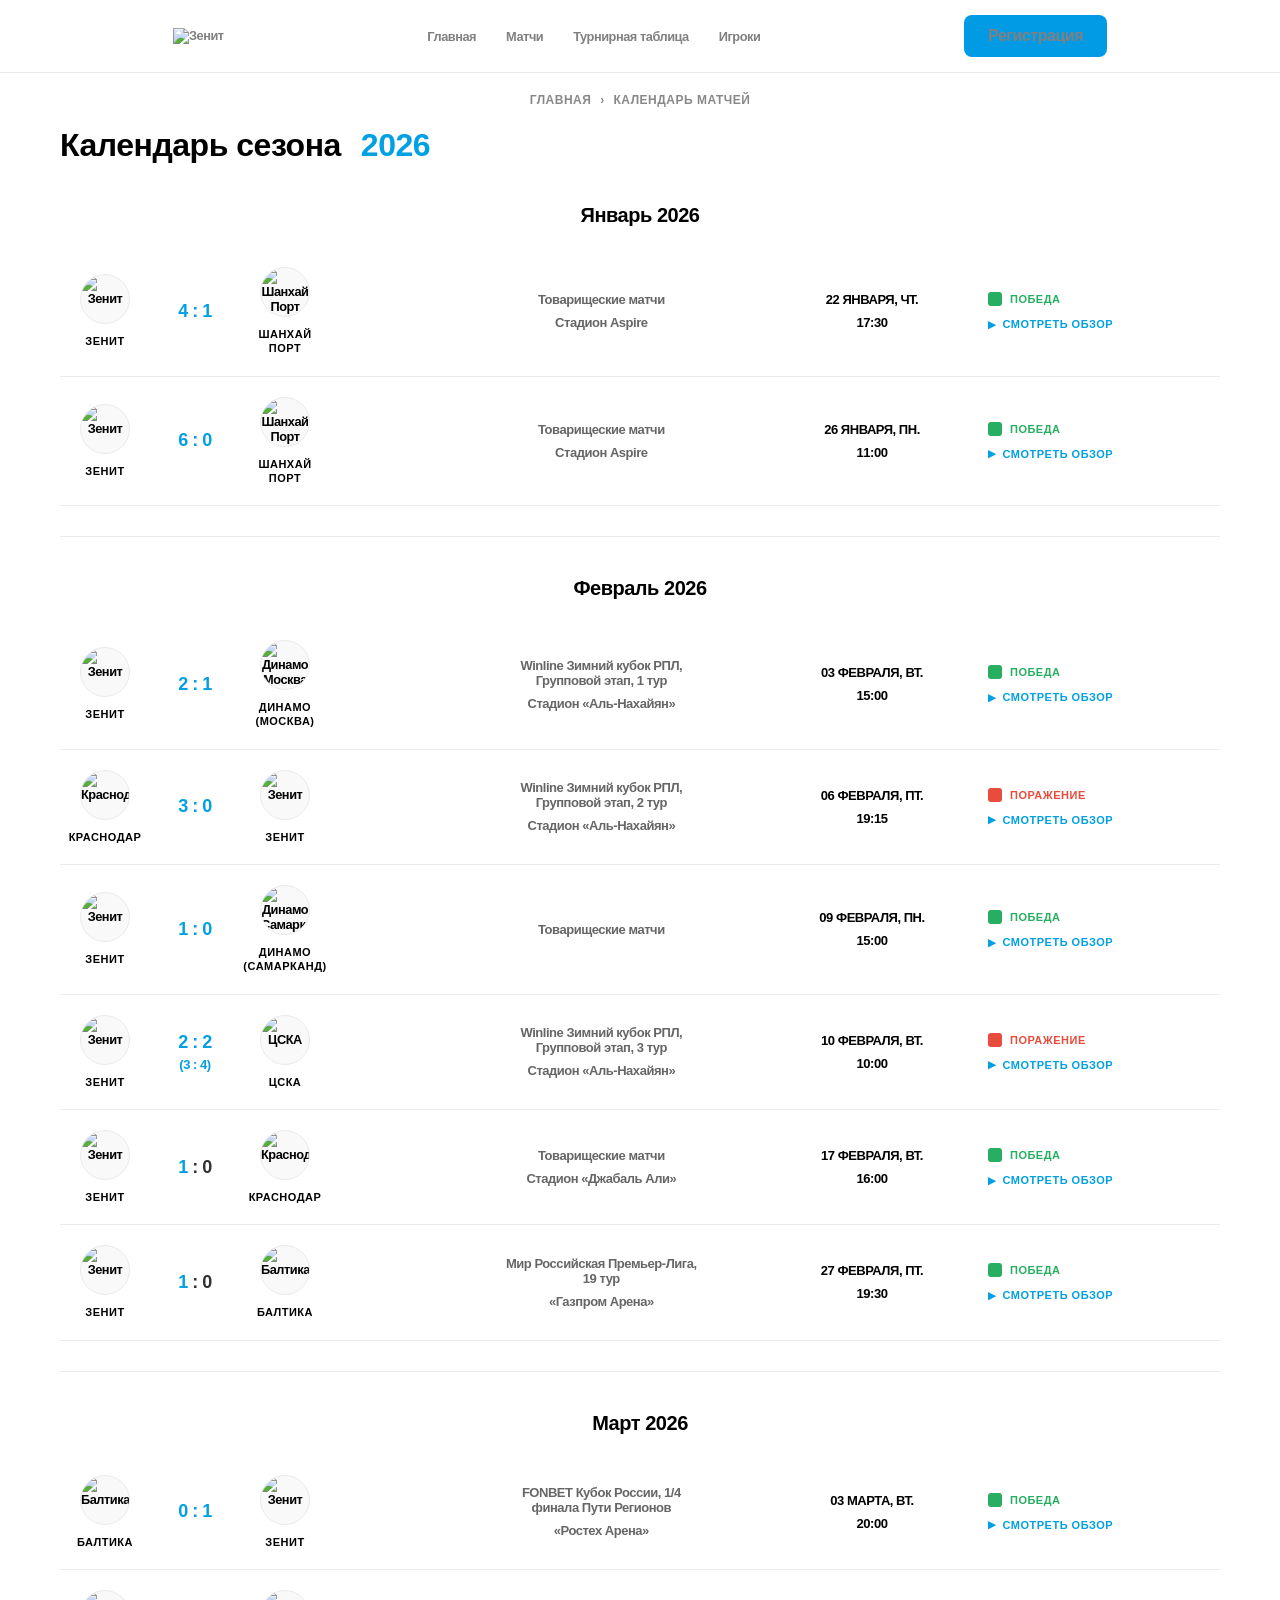
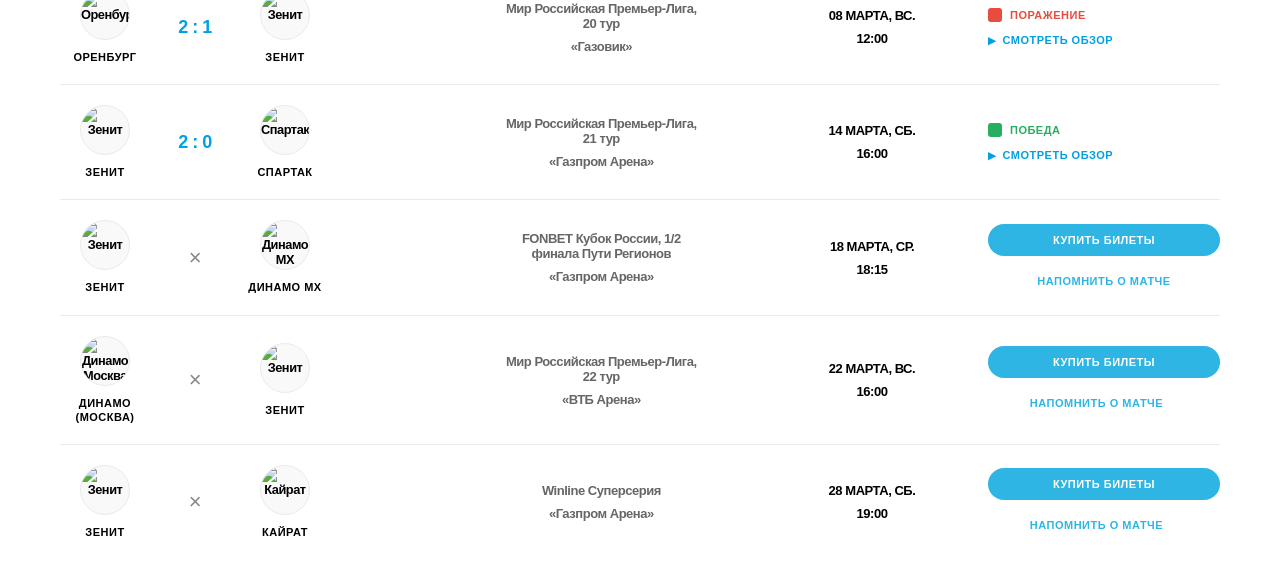
==== raspisanie.html @ 3b712d5d "Add files via upload" ====
<!DOCTYPE html>
<html lang="ru">
<head>
    <meta charset="UTF-8">
    <meta name="viewport" content="width=device-width, initial-scale=1.0">
    <title>Календарь матчей</title>
    <link rel="stylesheet" href="style.css">
    <style>
        :root {
            --primary-blue: #00a0e3;
            --text-dark: #333333;
            --text-gray: #666666;
            --border-color: #eaeaea;
            --bg-light: #f5f7f9;
            --win-green: #27ae60;
            --loss-red: #e74c3c;
            --text-main: #001a47; 
            --text-muted: #6b7a90; 
            --accent-blue: #009ae5;
            --border-radius: 12px;
            --font-family: 'Segoe UI', Roboto, Helvetica, Arial, sans-serif;
        }

        body {
            font-family: var(--font-family);
            background-color: #ffffff;
            color: #000;
            margin: 0;
            padding: 0;
            cursor: url("https://cdn.prod.website-files.com/6708f85ff3d3cba6aff436fb/671251b239d7aeb290a31ac5_cursor-default%402x.svg") 2 0, auto;
        }
        a, button, .dropdown, .btn-action, .watch-link, .header__button {
    cursor: url("https://cdn.prod.website-files.com/6708f85ff3d3cba6aff436fb/671251b212e6b71494aa67ff_cursor-pointer%402x.svg") 12 0, pointer;
}

        /* Общий контейнер */
        .container {
            max-width: 1200px;
            margin: 0 auto;
            padding: 20px;
        }

        /* --- Шапка сайта --- */
        .header {
            background-color: #fff;
            border-bottom: 1px solid var(--border-color);
            padding: 15px 0;
        }

        .header__nav {
            display: flex;
            justify-content: space-between;
            align-items: center;
            max-width: 1200px;
            margin: 0 auto; 
            padding: 0 20px; 
        }

        .header__list {
            display: flex;
            list-style: none;
            gap: 30px;
            margin: 0;
            padding: 0;
        }

        .nav-link {
            text-decoration: none;
            color: var(--text-main);
            font-weight: 600;
            transition: color 0.2s;
        }

        .nav-link:hover {
            color: var(--primary-blue);
        }

        /* --- Хлебные крошки --- */
        .breadcrumbs {
            font-size: 12px;
            color: #888888;
            margin-bottom: 20px;
            letter-spacing: 0.5px;
            text-transform: uppercase;
        }
        
        .breadcrumbs span {
            margin: 0 5px;
        }

        /* --- Заголовок страницы --- */
        .page-header {
            display: flex;
            align-items: center;
            margin-bottom: 30px;
        }

        .page-title {
            font-size: 32px;
            font-weight: 700;
            margin: 0;
            margin-right: 20px;
        }

        .header-dropdowns {
            display: flex;
            gap: 20px;
            font-size: 32px;
            font-weight: 700;
            color: var(--primary-blue);
        }

        .dropdown { cursor: pointer; }

        /* --- Расписание (Сетка) --- */
        
        /* Заголовок месяца */
        .month-header {
            font-size: 20px;
            font-weight: 700;
            margin: 40px 0 20px 0;
            color: #000;
        }

        .month-header:first-of-type {
            margin-top: 10px;
        }

        /* Строка матча */
        .match-row {
            display: grid;
            grid-template-columns: 2.5fr 2fr 1.5fr 1.5fr;
            align-items: center;
            padding: 20px 0;
            border-bottom: 1px solid var(--border-color);
        }

        .match-row:last-child {
            border-bottom: none;
        }

        /* Колонка 1: Команды и счет */
        .match-teams {
            display: flex;
            align-items: center;
            gap: 20px;
        }

        .team {
            display: flex;
            flex-direction: column;
            align-items: center;
            width: 90px;
            text-align: center;
            gap: 10px;
        }

        .team-logo {
            width: 50px;
            height: 50px;
            border-radius: 50%;
            border: 1px solid var(--border-color);
            object-fit: contain;
            background-color: #f9f9f9;
        }

        .team-name {
            font-size: 11px;
            font-weight: 700;
            text-transform: uppercase;
            letter-spacing: 0.5px;
            line-height: 1.3;
        }

        .score-wrapper {
            display: flex;
            flex-direction: column;
            align-items: center;
            min-width: 50px;
        }

        .score {
            font-size: 18px;
            font-weight: 700;
            color: var(--primary-blue);
        }

        .score-blue {
            color: var(--primary-blue);
        }

        .sub-score {
            font-size: 13px;
            color: var(--primary-blue);
            margin-top: 4px;
        }

        /* Колонка 2: Детали матча (турнир, стадион) */
        .match-details {
            display: flex;
            flex-direction: column;
            gap: 8px;
            font-size: 13px;
            color: var(--text-gray);
        }

        /* Колонка 3: Дата и время */
        .match-datetime {
            display: flex;
            flex-direction: column;
            gap: 8px;
            font-size: 13px;
            font-weight: 600;
            color: #000;
            text-transform: uppercase;
        }

        /* Колонка 4: Статус и ссылка */
        .match-actions {
            display: flex;
            flex-direction: column;
            gap: 12px;
        }

        .status-badge {
            display: flex;
            align-items: center;
            gap: 8px;
            font-size: 11px;
            font-weight: 700;
            text-transform: uppercase;
            letter-spacing: 0.5px;
        }

        .status-win { color: var(--win-green); }
        .status-loss { color: var(--loss-red); }

        .status-badge .box {
            display: inline-block;
            width: 14px;
            height: 14px;
            border-radius: 3px;
        }

        .status-win .box { background-color: var(--win-green); }
        .status-loss .box { background-color: var(--loss-red); }

        .watch-link {
            display: flex;
            align-items: center;
            gap: 6px;
            color: var(--primary-blue);
            font-size: 11px;
            font-weight: 700;
            text-transform: uppercase;
            text-decoration: none;
            letter-spacing: 0.5px;
        }

        .watch-link:hover {
            text-decoration: underline;
        }

        .play-icon { font-size: 10px; }
        .header__button {
            background-color: var(--accent-blue);
            color: white;
            text-decoration: none;
            padding: 12px 24px;
            border-radius: 8px;
            font-weight: bold;
            transition: background-color 0.3s ease, color 0.3s ease;
        }
        .header__button:hover {
            background-color: black;
            color: white;
        }

        /* --- НОВЫЕ СТИЛИ ДЛЯ МАРТА 2026 --- */
        .score-x {
            font-size: 22px; 
            color: #888;
            font-weight: 300;
            line-height: 1; 
        }

        /* Новые кнопки действий */
        .btn-action {
            display: inline-block;
            text-align: center;
            text-decoration: none;
            font-size: 11px;
            font-weight: 700;
            text-transform: uppercase;
            letter-spacing: 0.5px;
            border-radius: 20px;
            padding: 10px 15px;
            box-sizing: border-box;
            min-width: 170px;
        }

        .btn-buy {
            background-color: #2fb5e3;
            color: #fff;
            margin-bottom: 2px;
        }

        .btn-buy:hover { background-color: #1a9bd1; }

        .btn-remind {
            color: #2fb5e3;
            background: transparent;
            padding: 5px 15px;
        }

        .btn-remind:hover { text-decoration: underline; }

    </style>
</head>
<body>

    <header class="header">
        <div class="header__container">
            <nav class="header__nav">
                <a href="index.html"><img src="images/logo2.svg" alt="Зенит" width="100"></a>
                <ul class="header__list">
                    <li class="header__list-item"><a href="index.html" class="nav-link">Главная</a></li>
                    <li class="header__list-item"><a href="raspisanie.html" class="nav-link">Матчи</a></li>
                    <li class="header__list-item"><a href="TAbl.html" class="nav-link">Турнирная таблица</a></li>
                    <li class="header__list-item"><a href="igroki.html" class="nav-link">Игроки</a></li>
                </ul>
                <a href="registration.html" class="header__button">Регистрация</a>
            </nav>
        </div>
    </header>

    <div class="container">
        <div class="breadcrumbs">
            ГЛАВНАЯ <span>›</span> КАЛЕНДАРЬ МАТЧЕЙ
        </div>

        <div class="page-header">
            <h1 class="page-title">Календарь сезона</h1>
            <div class="header-dropdowns">
                <div class="dropdown">2026</div>
            </div>
        </div>
        
        <div class="month-header">Январь 2026</div>

        <div class="match-row">
            <div class="match-teams">
                <div class="team">
                    <img src="images/ZON 1.svg" alt="Зенит" class="team-logo">
                    <span class="team-name">ЗЕНИТ</span>
                </div>
                <div class="score-wrapper">
                    <span class="score">4 : 1</span>
                </div>
                <div class="team">
                    <img src="images/x11m3gbq38bix4s0cjoh1jrh1edu8mwd.png" alt="Шанхай Порт" class="team-logo">
                    <span class="team-name">ШАНХАЙ<br>ПОРТ</span>
                </div>
            </div>
            <div class="match-details">
                <div>Товарищеские матчи</div>
                <div>Стадион Aspire</div>
            </div>
            <div class="match-datetime">
                <div>22 ЯНВАРЯ, ЧТ.</div>
                <div>17:30</div>
            </div>
            <div class="match-actions">
                <div class="status-badge status-win">
                    <span class="box"></span> ПОБЕДА
                </div>
                <a href="https://www.youtube.com/watch?v=7dizSwBcrmc" class="watch-link"><span class="play-icon">▶</span> СМОТРЕТЬ ОБЗОР</a>
            </div>
        </div>

        <div class="match-row">
            <div class="match-teams">
                <div class="team">
                    <img src="images/ZON 1.svg" alt="Зенит" class="team-logo">
                    <span class="team-name">ЗЕНИТ</span>
                </div>
                <div class="score-wrapper">
                    <span class="score">6 : 0</span>
                </div>
                <div class="team">
                    <img src="images/x11m3gbq38bix4s0cjoh1jrh1edu8mwd.png" alt="Шанхай Порт" class="team-logo">
                    <span class="team-name">ШАНХАЙ<br>ПОРТ</span>
                </div>
            </div>
            <div class="match-details">
                <div>Товарищеские матчи</div>
                <div>Стадион Aspire</div>
            </div>
            <div class="match-datetime">
                <div>26 ЯНВАРЯ, ПН.</div>
                <div>11:00</div>
            </div>
            <div class="match-actions">
                <div class="status-badge status-win">
                    <span class="box"></span> ПОБЕДА
                </div>
                <a href="https://www.youtube.com/watch?v=P6U4VSWLtr4&t=1s" class="watch-link"><span class="play-icon">▶</span> СМОТРЕТЬ ОБЗОР</a>
            </div>
        </div>

        <hr style="border: none; border-top: 1px solid var(--border-color); margin: 30px 0;">

        <div class="month-header">Февраль 2026</div>

        <div class="match-row">
            <div class="match-teams">
                <div class="team">
                    <img src="images/ZON 1.svg" alt="Зенит" class="team-logo">
                    <span class="team-name">ЗЕНИТ</span>
                </div>
                <div class="score-wrapper">
                    <span class="score">2 : 1</span>
                </div>
                <div class="team">
                    <img src="images/DINAMO MOSCOW.png" alt="Динамо Москва" class="team-logo">
                    <span class="team-name">ДИНАМО<br>(МОСКВА)</span>
                </div>
            </div>
            <div class="match-details">
                <div>Winline Зимний кубок РПЛ,<br>Групповой этап, 1 тур</div>
                <div>Стадион «Аль-Нахайян»</div>
            </div>
            <div class="match-datetime">
                <div>03 ФЕВРАЛЯ, ВТ.</div>
                <div>15:00</div>
            </div>
            <div class="match-actions">
                <div class="status-badge status-win">
                    <span class="box"></span> ПОБЕДА
                </div>
                <a href="https://www.youtube.com/watch?v=qrP_LYhnb6M" class="watch-link"><span class="play-icon">▶</span> СМОТРЕТЬ ОБЗОР</a>
            </div>
        </div>

        <div class="match-row">
            <div class="match-teams">
                <div class="team">
                    <img src="images/11.png" alt="Краснодар" class="team-logo">
                    <span class="team-name">КРАСНОДАР</span>
                </div>
                <div class="score-wrapper">
                    <span class="score">3 : 0</span>
                </div>
                <div class="team">
                    <img src="images/ZON 1.svg" alt="Зенит" class="team-logo">
                    <span class="team-name">ЗЕНИТ</span>
                </div>
            </div>
            <div class="match-details">
                <div>Winline Зимний кубок РПЛ,<br>Групповой этап, 2 тур</div>
                <div>Стадион «Аль-Нахайян»</div>
            </div>
            <div class="match-datetime">
                <div>06 ФЕВРАЛЯ, ПТ.</div>
                <div>19:15</div>
            </div>
            <div class="match-actions">
                <div class="status-badge status-loss">
                    <span class="box"></span> ПОРАЖЕНИЕ
                </div>
                <a href="https://www.youtube.com/watch?v=qPu6CGX_RDU" class="watch-link"><span class="play-icon">▶</span> СМОТРЕТЬ ОБЗОР</a>
            </div>
        </div>

        <div class="match-row">
            <div class="match-teams">
                <div class="team">
                    <img src="images/ZON 1.svg" alt="Зенит" class="team-logo">
                    <span class="team-name">ЗЕНИТ</span>
                </div>
                <div class="score-wrapper">
                    <span class="score">1 : 0</span>
                </div>
                <div class="team">
                    <img src="images/77vmrf83r66o7r01mc0xr9281ylxvr4h.png" alt="Динамо Самарканд" class="team-logo">
                    <span class="team-name">ДИНАМО<br>(САМАРКАНД)</span>
                </div>
            </div>
            <div class="match-details">
                <div>Товарищеские матчи</div>
            </div>
            <div class="match-datetime">
                <div>09 ФЕВРАЛЯ, ПН.</div>
                <div>15:00</div>
            </div>
            <div class="match-actions">
                <div class="status-badge status-win">
                    <span class="box"></span> ПОБЕДА
                </div>
                <a href="https://www.youtube.com/watch?v=_KQerdqsuiM" class="watch-link"><span class="play-icon">▶</span> СМОТРЕТЬ ОБЗОР</a>
            </div>
        </div>

        <div class="match-row">
            <div class="match-teams">
                <div class="team">
                    <img src="images/ZON 1.svg" alt="Зенит" class="team-logo">
                    <span class="team-name">ЗЕНИТ</span>
                </div>
                <div class="score-wrapper">
                    <span class="score">2 : 2</span>
                    <span class="sub-score">(3 : 4)</span>
                </div>
                <div class="team">
                    <img src="images/cska.png" alt="ЦСКА" class="team-logo">
                    <span class="team-name">ЦСКА</span>
                </div>
            </div>
            <div class="match-details">
                <div>Winline Зимний кубок РПЛ,<br>Групповой этап, 3 тур</div>
                <div>Стадион «Аль-Нахайян»</div>
            </div>
            <div class="match-datetime">
                <div>10 ФЕВРАЛЯ, ВТ.</div>
                <div>10:00</div>
            </div>
            <div class="match-actions">
                <div class="status-badge status-loss">
                    <span class="box"></span> ПОРАЖЕНИЕ
                </div>
                <a href="https://www.youtube.com/watch?v=Y_l-EnoCD_M" class="watch-link"><span class="play-icon">▶</span> СМОТРЕТЬ ОБЗОР</a>
            </div>
        </div>

        <div class="match-row">
            <div class="match-teams">
                <div class="team">
                    <img src="images/ZON 1.svg" alt="Зенит" class="team-logo">
                    <span class="team-name">ЗЕНИТ</span>
                </div>
                <div class="score-wrapper">
                    <span class="score"><span style="color: var(--primary-blue);">1</span> <span style="color: var(--text-dark);">: 0</span></span>
                </div>
                <div class="team">
                    <img src="images/11.png" alt="Краснодар" class="team-logo">
                    <span class="team-name">КРАСНОДАР</span>
                </div>
            </div>
            <div class="match-details">
                <div>Товарищеские матчи</div>
                <div>Стадион «Джабаль Али»</div>
            </div>
            <div class="match-datetime">
                <div>17 ФЕВРАЛЯ, ВТ.</div>
                <div>16:00</div>
            </div>
            <div class="match-actions">
                <div class="status-badge status-win">
                    <span class="box"></span> ПОБЕДА
                </div>
                 <a href="https://www.youtube.com/watch?v=up47EAbp6cQ" class="watch-link"><span class="play-icon">▶</span> СМОТРЕТЬ ОБЗОР</a>
            </div>
        </div>

        <div class="match-row">
            <div class="match-teams">
                <div class="team">
                    <img src="images/ZON 1.svg" alt="Зенит" class="team-logo">
                    <span class="team-name">ЗЕНИТ</span>
                </div>
                <div class="score-wrapper">
                    <span class="score"><span style="color: var(--primary-blue);">1</span> <span style="color: var(--text-dark);">: 0</span></span>
                </div>
                <div class="team">
                    <img src="images/baltika.png" alt="Балтика" class="team-logo">
                    <span class="team-name">БАЛТИКА</span>
                </div>
            </div>
            <div class="match-details">
                <div>Мир Российская Премьер-Лига,<br>19 тур</div>
                <div>«Газпром Арена»</div>
            </div>
            <div class="match-datetime">
                <div>27 ФЕВРАЛЯ, ПТ.</div>
                <div>19:30</div>
            </div>
            <div class="match-actions">
                <div class="status-badge status-win">
                    <span class="box"></span> ПОБЕДА
                </div>
                <a href="https://www.youtube.com/watch?v=Tc96ottSVyg" class="watch-link"><span class="play-icon">▶</span> СМОТРЕТЬ ОБЗОР</a>
            </div>
        </div>

        <hr style="border: none; border-top: 1px solid var(--border-color); margin: 30px 0;">
        
        <div class="month-header">Март 2026</div>

        <div class="match-row">
            <div class="match-teams">
                <div class="team">
                    <img src="images/BALTIKA.png" alt="Балтика" class="team-logo">
                    <span class="team-name">БАЛТИКА</span>
                </div>
                <div class="score-wrapper">
                    <span class="score">0 : <span class="score-blue">1</span></span>
                </div>
                <div class="team">
                    <img src="images/ZON 1.svg" alt="Зенит" class="team-logo">
                    <span class="team-name">ЗЕНИТ</span>
                </div>
            </div>
            <div class="match-details">
                <div>FONBET Кубок России, 1/4<br>финала Пути Регионов</div>
                <div>«Ростех Арена»</div>
            </div>
            <div class="match-datetime">
                <div>03 МАРТА, ВТ.</div>
                <div>20:00</div>
            </div>
            <div class="match-actions">
                <div class="status-badge status-win"><span class="box"></span> ПОБЕДА</div>
                <a href="https://www.youtube.com/watch?v=tVULuqRZkCU&t=1s" class="watch-link"><span class="play-icon">▶</span> СМОТРЕТЬ ОБЗОР</a>
            </div>
        </div>

        <div class="match-row">
            <div class="match-teams">
                <div class="team">
                    <img src="images/Orenburg.svg" alt="Оренбург" class="team-logo">
                    <span class="team-name">ОРЕНБУРГ</span>
                </div>
                <div class="score-wrapper">
                    <span class="score">2 : <span class="score-blue">1</span></span>
                </div>
                <div class="team">
                    <img src="images/ZON 1.svg" alt="Зенит" class="team-logo">
                    <span class="team-name">ЗЕНИТ</span>
                </div>
            </div>
            <div class="match-details">
                <div>Мир Российская Премьер-Лига,<br>20 тур</div>
                <div>«Газовик»</div>
            </div>
            <div class="match-datetime">
                <div>08 МАРТА, ВС.</div>
                <div>12:00</div>
            </div>
            <div class="match-actions">
                <div class="status-badge status-loss"><span class="box"></span> ПОРАЖЕНИЕ</div>
                <a href="https://www.youtube.com/watch?v=OQpK2xFFla0" class="watch-link"><span class="play-icon">▶</span> СМОТРЕТЬ ОБЗОР</a>
            </div>
        </div>

        <div class="match-row">
            <div class="match-teams">
                <div class="team">
                    <img src="images/ZON 1.svg" alt="Зенит" class="team-logo">
                    <span class="team-name">ЗЕНИТ</span>
                </div>
                <div class="score-wrapper">
                    <span class="score">2 : <span class="">0</span></span>
                </div>
                <div class="team">
                    <img src="images/spartak.svg" alt="Спартак" class="team-logo">
                    <span class="team-name">СПАРТАК</span>
                </div>
            </div>
            <div class="match-details">
                <div>Мир Российская Премьер-Лига,<br>21 тур</div>
                <div>«Газпром Арена»</div>
            </div>
            <div class="match-datetime">
                <div>14 МАРТА, СБ.</div>
                <div>16:00</div>
            </div>
            <div class="match-actions">
                <div class="status-badge status-win"><span class="box"></span> ПОБЕДА</div>
                <a href="https://www.youtube.com/watch?v=tPihz1zvyhE" class="watch-link"><span class="play-icon">▶</span> СМОТРЕТЬ ОБЗОР</a>
            </div>
        </div>

        <div class="match-row">
            <div class="match-teams">
                <div class="team">
                    <img src="images/ZON 1.svg" alt="Зенит" class="team-logo">
                    <span class="team-name">ЗЕНИТ</span>
                </div>
                <div class="score-wrapper">
                    <span class="score-x">×</span>
                </div>
                <div class="team">
                    <img src="images/DINAMO MX.svg" alt="Динамо МХ" class="team-logo">
                    <span class="team-name">ДИНАМО МХ</span>
                </div>
            </div>
            <div class="match-details">
                <div>FONBET Кубок России, 1/2<br>финала Пути Регионов</div>
                <div>«Газпром Арена»</div>
            </div>
            <div class="match-datetime">
                <div>18 МАРТА, СР.</div>
                <div>18:15</div>
            </div>
            <div class="match-actions">
                <a href="https://tickets.fc-zenit.ru/football/tickets/?utm_source=site-fcz&utm_medium=tech_link&utm_campaign=button_tickets" class="btn-action btn-buy">КУПИТЬ БИЛЕТЫ</a>
                <a href="#" class="btn-action btn-remind">НАПОМНИТЬ О МАТЧЕ</a>
            </div>
        </div>

        <div class="match-row">
            <div class="match-teams">
                <div class="team">
                    <img src="images/DINAMO MOSCOW.png" alt="Динамо Москва" class="team-logo">
                    <span class="team-name">ДИНАМО<br>(МОСКВА)</span>
                </div>
                <div class="score-wrapper">
                    <span class="score-x">×</span>
                </div>
                <div class="team">
                    <img src="images/ZON 1.svg" alt="Зенит" class="team-logo">
                    <span class="team-name">ЗЕНИТ</span>
                </div>
            </div>
            <div class="match-details">
                <div>Мир Российская Премьер-Лига,<br>22 тур</div>
                <div>«ВТБ Арена»</div>
            </div>
            <div class="match-datetime">
                <div>22 МАРТА, ВС.</div>
                <div>16:00</div>
            </div>
            <div class="match-actions">
                <a href="https://tickets.fc-zenit.ru/football/tickets/?utm_source=site-fcz&utm_medium=tech_link&utm_campaign=button_tickets" class="btn-action btn-buy">КУПИТЬ БИЛЕТЫ</a>
                <a href="#" class="btn-action btn-remind" style="padding-left:0;">НАПОМНИТЬ О МАТЧЕ</a>
            </div>
        </div>

        <div class="match-row">
            <div class="match-teams">
                <div class="team">
                    <img src="images/ZON 1.svg" alt="Зенит" class="team-logo">
                    <span class="team-name">ЗЕНИТ</span>
                </div>
                <div class="score-wrapper">
                    <span class="score-x">×</span>
                </div>
                <div class="team">
                    <img src="images/kairat.png" alt="Кайрат" class="team-logo">
                    <span class="team-name">КАЙРАТ</span>
                </div>
            </div>
            <div class="match-details">
                <div>Winline Суперсерия</div>
                <div>«Газпром Арена»</div>
            </div>
            <div class="match-datetime">
                <div>28 МАРТА, СБ.</div>
                <div>19:00</div>
            </div>
            <div class="match-actions">
                <a href="https://tickets.fc-zenit.ru/football/tickets/?utm_source=site-fcz&utm_medium=tech_link&utm_campaign=button_tickets" class="btn-action btn-buy">КУПИТЬ БИЛЕТЫ</a>
                <a href="#" class="btn-action btn-remind" style="padding-left:0;">НАПОМНИТЬ О МАТЧЕ</a>
            </div>
        </div>

    </div>
</body>

</html>
---- style.css ----
:root {
    --dark: black;
    --gray: #808080; 
    --blue: #00a3e0; 
}
nav a:nth-child(-n+3) {
  color: #808080;
  transition: color 0.3s;
  text-decoration: none;
}
.menu-item:hover {
    color: black;
}
* {
    margin: 0;
    padding: 0;
}
body {
    font-family: "DM Sams", sans-serif;
    font-weight: 800;
    font-size: 15px;
    letter-spacing: -0.47px;
}
.header {
    padding-left: 20px;
    padding-block: 13px;
}
.header__container {
    max-width: 974px;
    margin-inline: auto;
}
.header__nav {
    display: flex;
    justify-content: space-between;
    align-items: center;
}
.header__list {
    display: flex;
    list-style: none;
    gap: 49px;
}
.nav-link {
    color: #808080; 
    text-decoration: none; 
    font-weight: bold;
    transition: color 0.3s ease; 
}
.nav-link:hover {
    color: #000000;
}
ul {
    list-style: none;
}
.header__list-item {
    color: var(--gray);
    transition: color 0.3s;
}

.header__list-link {
    font-weight: 800;
    font-size: 15px;
    letter-spacing: -0.47px;
    color: var(--gray);
    transition: color 0.3s;
}
.header__list-link:hover {
    color: var(--dark);
}
.header__button {
    display: inline-flex;
    align-items: center;
    justify-content: center;
    background-color: #00a3e0; 
    color: #ffffff; 
    font-family: var(--font-family); 
    font-size: 16px;
    font-weight: 600;
    text-decoration: none;
    padding: 12px 28px;
    border-radius: 8px; 
    transition: background-color 2s ease, transform 0.2s ease; 
}
.header__button:hover {
    background-color: #000000; 
    color: #ffffff;
}
a {
    text-decoration: none;
}

p { 
    color: var(--dark);
}
* {
    box-sizing: border-box;
    margin: 0;
    padding: 0;
    font-family: -apple-system, BlinkMacSystemFont, "Segoe UI", Roboto, Helvetica, Arial, sans-serif;
}
.side-image {
    width: 45%; 
    display: flex; 
}

.side-image img {
    width: 100%;
    height: 100%;
    object-fit: cover; 
    object-position: center top; 
}
.card {
    background-color: #f2f5fa;
    border-radius: 12px;
    overflow: hidden;
    display: flex;
    flex-direction: column;
    cursor: pointer;
    transition: color 1s ease;
}
.card:hover { 
    transform: translateY(-5px); 
    box-shadow: 0 10px 20px rgba(11, 28, 75, 0.1);
}
/* ------- Osmo [https://osmo.supply/] ------- */
/* Osmo UI: https://slater.app/10324/23333.css */

body {
  background-color: var(--color-neutral-900);
  color: var(--color-light);
  font-size: 1vw;
  margin: 0;
  padding: 0;
cursor: url("https://cdn.prod.website-files.com/6708f85ff3d3cba6aff436fb/671251b239d7aeb290a31ac5_cursor-default%402x.svg")
      2 0,
    auto;
}

a,
button {
  cursor: url("https://cdn.prod.website-files.com/6708f85ff3d3cba6aff436fb/671251b212e6b71494aa67ff_cursor-pointer%402x.svg")
      12 0,
    pointer;
}

.cloneable {
  padding: var(--container-padding);
  justify-content: center;
  align-items: center;
  min-height: 100vh;
  display: flex;
  position: relative;
}


.parallax__fade {
  --color-dark-rgb: 0, 0, 0;
	background: linear-gradient(to top, rgba(var(--color-dark-rgb), 1) 0%, rgba(var(--color-dark-rgb), 0.738) 19%, rgba(var(--color-dark-rgb), 0.541) 34%, rgba(var(--color-dark-rgb), 0.382) 47%, rgba(var(--color-dark-rgb), 0.278) 56.5%, rgba(var(--color-dark-rgb), 0.194) 65%, rgba(var(--color-dark-rgb), 0.126) 73%, rgba(var(--color-dark-rgb), 0.075) 80.2%, rgba(var(--color-dark-rgb), 0.042) 86.1%, rgba(var(--color-dark-rgb), 0.021) 91%, rgba(var(--color-dark-rgb), 0.008) 95.2%, rgba(var(--color-dark-rgb), 0.002) 98.2%, transparent 100%);
}

.osmo-icon-svg {
  width: 8em;
  position: relative;
}

.parallax__header {
  z-index: 2;
  padding: var(--section-padding) var(--container-padding);
  justify-content: center;
  align-items: center;
  min-height: 100svh;
  display: flex;
  position: relative;
}

.parallax {
  width: 100%;
  position: relative;
  overflow: hidden;
}

.parallax__content {
  padding: var(--section-padding) var(--container-padding);
  justify-content: center;
  align-items: center;
  min-height: 100svh;
  display: flex;
  position: relative;
}

.cover {
  object-fit: cover;
  width: 100%;
  max-width: none;
  height: 100%;
  position: absolute;
  top: 0;
  left: 0;
}

.parallax__visuals {
  object-fit: cover;
  width: 100%;
  max-width: none;
  height: 120%;
  position: absolute;
  top: 0;
  left: 0;
}

.parallax__placeholder {
  z-index: 0;
  opacity: 0;
  object-fit: cover;
  width: 100%;
  max-width: none;
  height: 100%;
  position: absolute;
  top: 0;
  left: 0;
}

.parallax__layers {
  object-fit: cover;
  width: 100%;
  max-width: none;
  height: 100%;
  position: absolute;
  top: 0;
  left: 0;
  overflow: hidden;
}

.cover-copy {
  object-fit: cover;
  width: 100%;
  max-width: none;
  height: 100%;
  position: absolute;
  top: 0;
  left: 0;
}

.parallax__fade {
  z-index: 30;
  object-fit: cover;
  width: 100%;
  max-width: none;
  height: 20%;
  position: absolute;
  bottom: 0;
  left: 0;
}

.parallax__black-line-overflow {
  z-index: 20;
  background-color: var(--color-black);
  width: 100%;
  height: 2px;
  position: absolute;
  bottom: -1px;
  left: 0;
}

.parallax__title {
  pointer-events: auto;
  text-align: center;
  text-transform: none;
  margin-top: 0;
  margin-bottom: .1em;
  margin-right: .075em;
  font-family: PP Neue Corp Wide, sans-serif;
  font-size: 11vw;
  font-weight: 800;
  line-height: 1;
  position: relative;
}

.parallax__radial-gradient {
  z-index: 10;
  background-image: radial-gradient(circle farthest-corner at 50% 50%, transparent, var(--color-black));
  opacity: .5;
  pointer-events: none;
  mix-blend-mode: multiply;
  position: fixed;
  inset: 0;
}

.parallax__layer-title {
  justify-content: center;
  align-items: center;
  width: 100%;
  height: 100svh;
  display: flex;
  position: absolute;
  top: 0;
  left: 0;
}

.parallax__layer-img {
  pointer-events: none;
  object-fit: cover;
  width: 100%;
  max-width: none;
  height: 117.5%;
  position: absolute;
  top: -17.5%;
  left: 0;
}

.parallax__layer-img.is-third {
  top: -20%;
}

.osmo-credits {
  z-index: 999;
  pointer-events: none;
  flex-flow: column;
  justify-content: center;
  align-items: center;
  width: 100%;
  height: 4em;
  padding: 1em;
  display: flex;
  position: fixed;
  bottom: 0;
  left: 0;
}

.osmo-credits__p {
  pointer-events: auto;
  color: #efeeec80;
  text-align: center;
  margin: 0;
  font-family: PP Neue Montreal, sans-serif;
  font-size: 1.125em;
  font-weight: 500;
  line-height: 1.3;
}

.osmo-credits__p-a {
  color: #efeeec;
}

@font-face {
  font-family: 'PP Neue Corp Wide';
  src: url('https://cdn.prod.website-files.com/671752cd4027f01b1b8f1c7f/6717e399d30a606fed425914_PPNeueCorp-WideUltrabold.woff2') format('woff2');
  font-weight: 800;
  font-style: normal;
  font-display: swap;
}

@font-face {
  font-family: 'PP Neue Montreal';
  src: url('https://cdn.prod.website-files.com/6819ed8312518f61b84824df/6819ed8312518f61b84825ba_PPNeueMontreal-Medium.woff2') format('woff2');
  font-weight: 500;
  font-style: normal;
  font-display: swap;
}
body {
  text-align: center;
  color: #000000;
  padding-top:10em;
}


body{
  height:100vh;
  width:100vw;
  justify-content:center;
  align-content:center;
  padding-left:30vw;
  
}

.button {
  --white: #ffe7ff;
  --purple-100: #b1ccfd;
  --purple-200: #90e0ff;
  --purple-300: #89c3f2;
  --purple-400: #2642e2;
  --purple-500: #2b3183;
  --radius: 18px;

  border-radius: var(--radius);
  outline: none;
  cursor: pointer;
  font-size: 23px;
  font-family: Arial;
  background: transparent;
  letter-spacing: -1px;
  border: 0;
  position: relative;
  width: 220px;
  height: 80px;
  transform: rotate(353deg) skewX(4deg);
}

.bg {
  position: absolute;
  inset: 0;
  border-radius: inherit;
  filter: blur(1px);
}
.bg::before,
.bg::after {
  content: "";
  position: absolute;
  inset: 0;
  border-radius: calc(var(--radius) * 1.1);
  background: var(--purple-500);
}
.bg::before {
  filter: blur(5px);
  transition: all 0.3s ease;
  box-shadow:
    -7px 6px 0 0 rgb(115 75 155 / 40%),
    -14px 12px 0 0 rgb(115 75 155 / 30%),
    -21px 18px 4px 0 rgb(115 75 155 / 25%),
    -28px 24px 8px 0 rgb(115 75 155 / 15%),
    -35px 30px 12px 0 rgb(115 75 155 / 12%),
    -42px 36px 16px 0 rgb(115 75 155 / 8%),
    -56px 42px 20px 0 rgb(115 75 155 / 5%);
}

.wrap {
  border-radius: inherit;
  overflow: hidden;
  height: 100%;
  transform: translate(6px, -6px);
  padding: 3px;
  background: linear-gradient(
    to bottom,
    var(--purple-100) 0%,
    var(--purple-400) 100%
  );
  position: relative;
  transition: all 0.3s ease;
}

.outline {
  position: absolute;
  overflow: hidden;
  inset: 0;
  opacity: 0;
  outline: none;
  border-radius: inherit;
  transition: all 0.4s ease;
}
.outline::before {
  content: "";
  position: absolute;
  inset: 2px;
  width: 120px;
  height: 300px;
  margin: auto;
  background: linear-gradient(
    to right,
    transparent 0%,
    white 50%,
    transparent 100%
  );
  animation: spin 3s linear infinite;
  animation-play-state: paused;
}

.content {
  pointer-events: none;
  display: flex;
  align-items: center;
  justify-content: center;
  z-index: 1;
  position: relative;
  height: 100%;
  gap: 16px;
  border-radius: calc(var(--radius) * 0.85);
  font-weight: 600;
  transition: all 0.3s ease;
  background: linear-gradient(
    to bottom,
    var(--purple-300) 0%,
    var(--purple-400) 100%
  );
  box-shadow:
    inset -2px 12px 11px -5px var(--purple-200),
    inset 1px -3px 11px 0px rgb(0 0 0 / 35%);
}
.content::before {
  content: "";
  inset: 0;
  position: absolute;
  z-index: 10;
  width: 80%;
  top: 45%;
  bottom: 35%;
  opacity: 0.7;
  margin: auto;
  background: linear-gradient(to bottom, transparent, var(--purple-400));
  filter: brightness(1.3) blur(5px);
}

.char {
  transition: all 0.3s ease;
  display: flex;
  align-items: center;
  justify-content: center;
}
.char span {
  display: block;
  color: transparent;
  position: relative;
}

.char.state-1 span {
  animation: charAppear 1.2s ease backwards calc(var(--i) * 0.03s);
}
.char.state-1 span::before,
.char span::after {
  content: attr(data-label);
  position: absolute;
  color: var(--white);
  text-shadow: -1px 1px 2px var(--purple-500);
  left: 0;
}
.char span::before {
  opacity: 0;
  transform: translateY(-100%);
}
.char.state-2 {
  position: absolute;
  left: 80px;
}
.char.state-2 span::after {
  opacity: 1;
}

.icon {
  animation: resetArrow 0.8s cubic-bezier(0.7, -0.5, 0.3, 1.2) forwards;
  z-index: 10;
}
.icon div,
.icon div::before,
.icon div::after {
  height: 3px;
  border-radius: 1px;
  background-color: var(--white);
}
.icon div::before,
.icon div::after {
  content: "";
  position: absolute;
  right: 0;
  transform-origin: center right;
  width: 14px;
  border-radius: 15px;
  transition: all 0.3s ease;
}
.icon div {
  position: relative;
  width: 24px;
  box-shadow: -2px 2px 5px var(--purple-400);
  transform: scale(0.9);
  background: linear-gradient(to bottom, var(--white), var(--purple-100));
  animation: swingArrow 1s ease-in-out infinite;
  animation-play-state: paused;
}
.icon div::before {
  transform: rotate(44deg);
  top: 1px;
  box-shadow: 1px -2px 3px -1px var(--purple-400);
  animation: rotateArrowLine 1s linear infinite;
  animation-play-state: paused;
}
.icon div::after {
  bottom: 1px;
  transform: rotate(316deg);
  box-shadow: -2px 2px 3px 0 var(--purple-400);
  background: linear-gradient(200deg, var(--white), var(--purple-100));
  animation: rotateArrowLine2 1s linear infinite;
  animation-play-state: paused;
}

.path {
  position: absolute;
  z-index: 12;
  bottom: 0;
  left: 0;
  right: 0;
  stroke-dasharray: 150 480;
  stroke-dashoffset: 150;
  pointer-events: none;
}

.splash {
  position: absolute;
  top: 0;
  left: 0;
  pointer-events: none;
  stroke-dasharray: 60 60;
  stroke-dashoffset: 60;
  transform: translate(-17%, -31%);
  stroke: var(--purple-300);
}

/** STATES */

.button:hover .words {
  opacity: 1;
}
.button:hover .words span {
  animation-play-state: running;
}

.button:hover .char.state-1 span::before {
  animation: charAppear 0.7s ease calc(var(--i) * 0.03s);
}

.button:hover .char.state-1 span::after {
  opacity: 1;
  animation: charDisappear 0.7s ease calc(var(--i) * 0.03s);
}

.button:hover .wrap {
  transform: translate(8px, -8px);
}

.button:hover .outline {
  opacity: 1;
}

.button:hover .outline::before,
.button:hover .icon div::before,
.button:hover .icon div::after,
.button:hover .icon div {
  animation-play-state: running;
}

.button:active .bg::before {
  filter: blur(5px);
  opacity: 0.7;
  box-shadow:
    -7px 6px 0 0 rgb(115 75 155 / 40%),
    -14px 12px 0 0 rgb(115 75 155 / 25%),
    -21px 18px 4px 0 rgb(115 75 155 / 15%);
}
.button:active .content {
  box-shadow:
    inset -1px 12px 8px -5px rgba(71, 0, 137, 0.4),
    inset 0px -3px 8px 0px var(--purple-200);
}

.button:active .words,
.button:active .outline {
  opacity: 0;
}

.button:active .wrap {
  transform: translate(3px, -3px);
}

.button:active .splash {
  animation: splash 0.8s cubic-bezier(0.3, 0, 0, 1) forwards 0.05s;
}

.button:focus .path {
  animation: path 1.6s ease forwards 0.2s;
}

.button:focus .icon {
  animation: arrow 1s cubic-bezier(0.7, -0.5, 0.3, 1.5) forwards;
}

.char.state-2 span::after,
.button:focus .char.state-1 span {
  animation: charDisappear 0.5s ease forwards calc(var(--i) * 0.03s);
}

.button:focus .char.state-2 span::after {
  animation: charAppear 1s ease backwards calc(var(--i) * 0.03s);
}

@keyframes spin {
  0% {
    transform: rotate(0deg);
  }
  100% {
    transform: rotate(360deg);
  }
}

@keyframes charAppear {
  0% {
    transform: translateY(50%);
    opacity: 0;
    filter: blur(20px);
  }
  20% {
    transform: translateY(70%);
    opacity: 1;
  }
  50% {
    transform: translateY(-15%);
    opacity: 1;
    filter: blur(0);
  }
  100% {
    transform: translateY(0);
    opacity: 1;
  }
}

@keyframes charDisappear {
  0% {
    transform: translateY(0);
    opacity: 1;
  }
  100% {
    transform: translateY(-70%);
    opacity: 0;
    filter: blur(3px);
  }
}

@keyframes arrow {
  0% {
    opacity: 1;
  }
  50% {
    transform: translateX(60px);
    opacity: 0;
  }
  51% {
    transform: translateX(-200px);
    opacity: 0;
  }
  100% {
    transform: translateX(-128px);
    opacity: 1;
  }
}

@keyframes swingArrow {
  50% {
    transform: translateX(5px) scale(0.9);
  }
}

@keyframes rotateArrowLine {
  50% {
    transform: rotate(30deg);
  }
  80% {
    transform: rotate(55deg);
  }
}

@keyframes rotateArrowLine2 {
  50% {
    transform: rotate(330deg);
  }
  80% {
    transform: rotate(300deg);
  }
}

@keyframes resetArrow {
  0% {
    transform: translateX(-128px);
  }
  100% {
    transform: translateX(0);
  }
}

@keyframes path {
  from {
    stroke: white;
  }
  to {
    stroke-dashoffset: -480;
    stroke: #f9c6fe;
  }
}

@keyframes splash {
  to {
    stroke-dasharray: 2 60;
    stroke-dashoffset: -60;
  }
}


/*post by https://uiverse.io/marcelodolza/stupid-vampirebat-24*/

/* From Uiverse.io by Praashoo7 */ 
.main {
  margin-top: 0px; 
  display: flex;
  flex-direction: column;
  gap: 0.5em;
  justify-content: center; /* Добавили для центрирования по горизонтали */
}

.up {
  display: flex;
  flex-direction: row;
  gap: 0.5em;
  justify-content: center;
  margin-top: 30px; /* отступ сверху для блока .up */
}

.down {
  margin-top: 20px;
  display: flex;
  flex-direction: row;
  gap: 0.5em;
  justify-content: center; /* Добавили для центрирования по горизонтали */
}


.card1 {
  width: 90px;
  height: 90px;
  outline: none;
  border: none;
  background: white;
  border-radius: 90px 5px 5px 5px;
  box-shadow: rgba(50, 50, 93, 0.25) 0px 2px 5px -1px, rgba(0, 0, 0, 0.3) 0px 1px 3px -1px;
  transition: .2s ease-in-out;
}

.card2 {
  width: 90px;
  height: 90px;
  outline: none;
  border: none;
  background: white;
  border-radius: 5px 90px 5px 5px;
  box-shadow: rgba(50, 50, 93, 0.25) 0px 2px 5px -1px, rgba(0, 0, 0, 0.3) 0px 1px 3px -1px;
  transition: .2s ease-in-out;
}



.card3 {
  width: 90px;
  height: 90px;
  outline: none;
  border: none;
  background: white;
  border-radius: 5px 5px 5px 90px;
  box-shadow: rgba(50, 50, 93, 0.25) 0px 2px 5px -1px, rgba(0, 0, 0, 0.3) 0px 1px 3px -1px;
  transition: .2s ease-in-out;
}

.github {
  margin-top: -.6em;
  margin-left: 1.2em;
}

.card4 {
  width: 90px;
  height: 90px;
  outline: none;
  border: none;
  background: white;
  border-radius: 5px 5px 90px 5px;
  box-shadow: rgba(50, 50, 93, 0.25) 0px 2px 5px -1px, rgba(0, 0, 0, 0.3) 0px 1px 3px -1px;
  transition: .2s ease-in-out;
}

.discord {
  margin-top: -.9em;
  margin-left: -1.2em;
  fill: #8c9eff;
}


.card1:hover .vk {
  fill: white;
}

.card2:hover {
  cursor: pointer;
  scale: 1.1;
  background-color: #03A9F4;
}

.card2:hover .telegram {
  fill: white;
}

.card3:hover {
  cursor: pointer;
  scale: 1.1;
  background-color: black;
}

.card3:hover .github {
  fill: white;
}

.card4:hover {
  cursor: pointer;
  scale: 1.1;
  background-color: #8c9eff;
}

.card4:hover .discord {
  fill: white;
}
/* From Uiverse.io by vinodjangid07 */ 
.Btn {
  width: 45px;
  height: 45px;
  display: flex;
  align-items: center;
  justify-content: center;
  border: none;
  background-color: transparent;
  position: relative;
  /* overflow: hidden; */
  border-radius: 7px;
  cursor: pointer;
  transition: all 0.3s;
}

.svgContainer {
  width: 100%;
  height: 100%;
  display: flex;
  align-items: center;
  justify-content: center;
  background-color: transparent;
  backdrop-filter: blur(0px);
  letter-spacing: 0.8px;
  border-radius: 10px;
  transition: all 0.3s;
  border: 1px solid rgba(156, 156, 156, 0.466);
}

.BG {
  position: absolute;
  content: "";
  width: 100%;
  height: 100%;
  background: #000000;
  z-index: -1;
  border-radius: 10px;
  pointer-events: none;
  transition: all 0.3s;
}

.Btn:hover .BG {
  transform: rotate(35deg);
  transform-origin: bottom;
}

.Btn:hover .svgContainer {
  border: 1px solid rgba(226, 226, 226, 0.466);
  background-color: rgba(204, 204, 204, 0.466);
  backdrop-filter: blur(4px);
}

/* --- Контейнер для фотографии --- */
.player-photo-container {
    width: 250px;        /* Ширина фото */
    height: 250px;       /* Высота фото */
    overflow: hidden;   /* Обрезает всё, что выходит за рамки круга */
    background-color: #e0e6ed; /* Светло-серый фон-заглушка, если фото еще нет */
    flex-shrink: 0;
    border: 2px solid var(--border-color); /* Аккуратная рамка вокруг фото */
}

/* Сама картинка внутри контейнера */
.player-photo-container img {
    width: 100%;
    height: 100%;
    object-fit: cover; /* Главный секрет: фото будет пропорционально заполнять контейнер, не сплющиваясь */
    display: block;
}
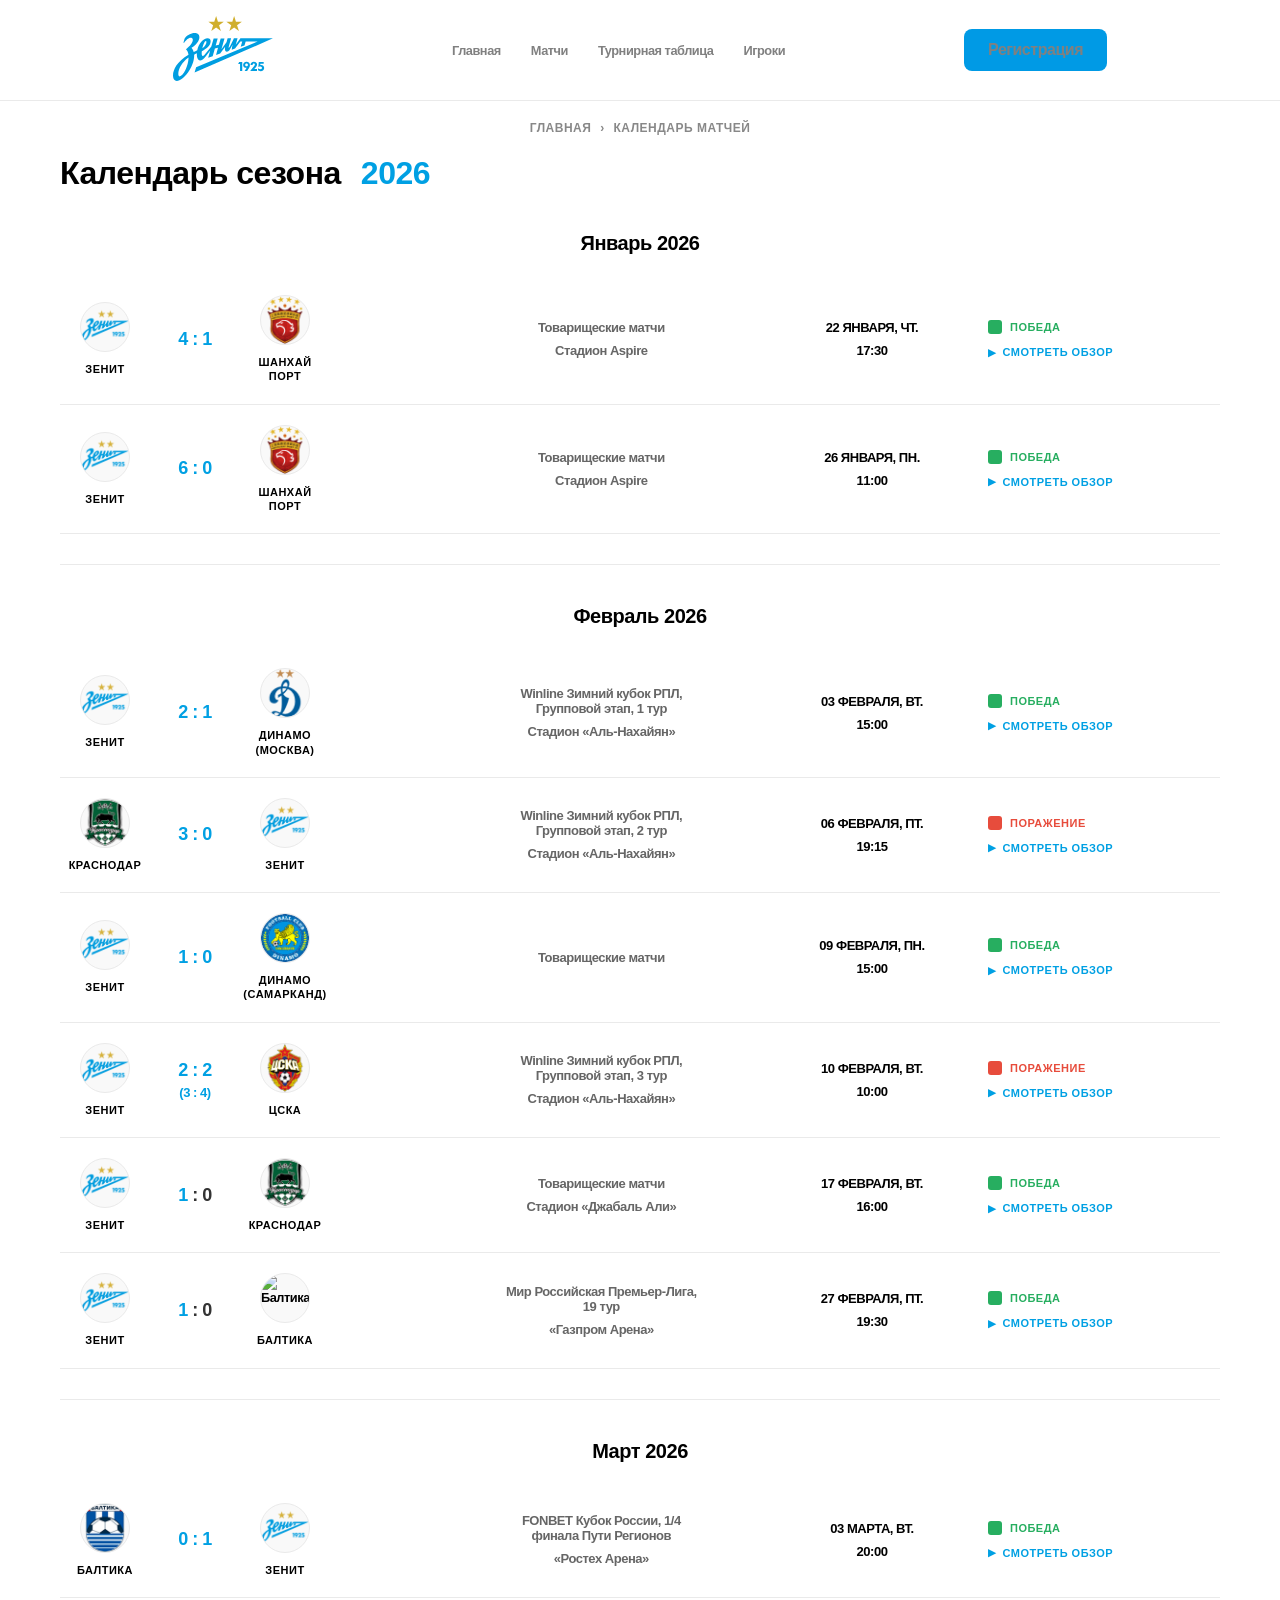
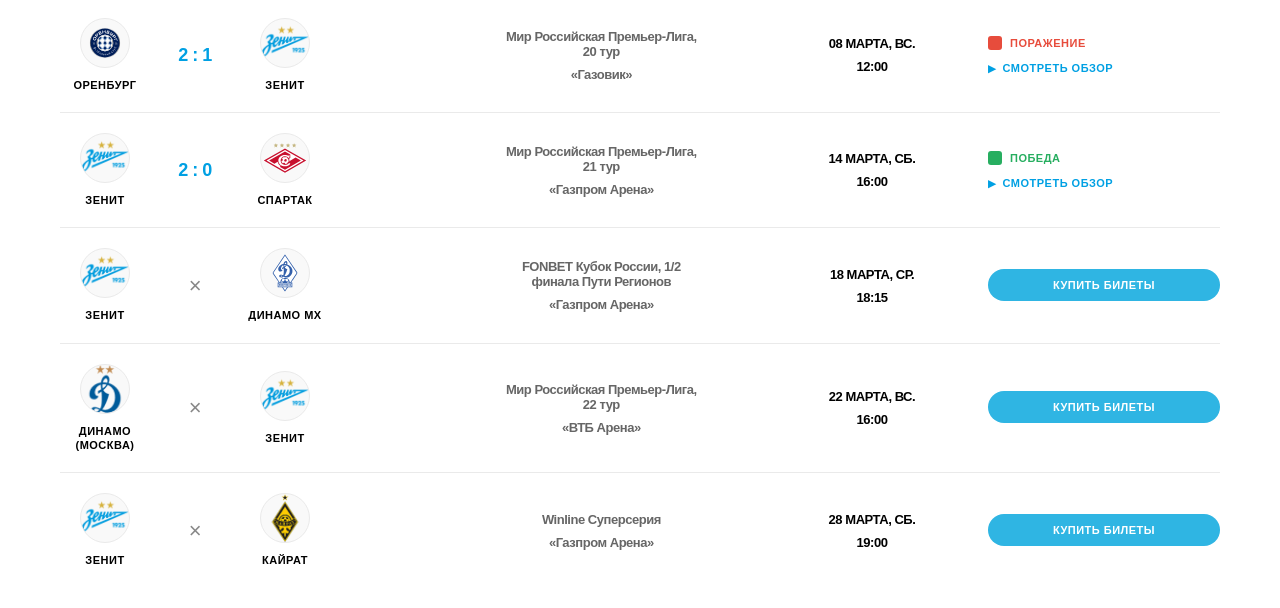
==== commit 04e944c1: "Add files via upload" ====
--- a/raspisanie.html
+++ b/raspisanie.html
@@ -445,7 +445,7 @@
         <div class="match-row">
             <div class="match-teams">
                 <div class="team">
-                    <img src="images/11.png" alt="Краснодар" class="team-logo">
+                    <img src="images/KRASNODAR.png" alt="Краснодар" class="team-logo">
                     <span class="team-name">КРАСНОДАР</span>
                 </div>
                 <div class="score-wrapper">
@@ -542,7 +542,7 @@
                     <span class="score"><span style="color: var(--primary-blue);">1</span> <span style="color: var(--text-dark);">: 0</span></span>
                 </div>
                 <div class="team">
-                    <img src="images/11.png" alt="Краснодар" class="team-logo">
+                    <img src="images/KRASNODAR.png" alt="Краснодар" class="team-logo">
                     <span class="team-name">КРАСНОДАР</span>
                 </div>
             </div>
@@ -704,7 +704,6 @@
             </div>
             <div class="match-actions">
                 <a href="https://tickets.fc-zenit.ru/football/tickets/?utm_source=site-fcz&utm_medium=tech_link&utm_campaign=button_tickets" class="btn-action btn-buy">КУПИТЬ БИЛЕТЫ</a>
-                <a href="#" class="btn-action btn-remind">НАПОМНИТЬ О МАТЧЕ</a>
             </div>
         </div>
 
@@ -732,7 +731,7 @@
             </div>
             <div class="match-actions">
                 <a href="https://tickets.fc-zenit.ru/football/tickets/?utm_source=site-fcz&utm_medium=tech_link&utm_campaign=button_tickets" class="btn-action btn-buy">КУПИТЬ БИЛЕТЫ</a>
-                <a href="#" class="btn-action btn-remind" style="padding-left:0;">НАПОМНИТЬ О МАТЧЕ</a>
+
             </div>
         </div>
 
@@ -760,7 +759,6 @@
             </div>
             <div class="match-actions">
                 <a href="https://tickets.fc-zenit.ru/football/tickets/?utm_source=site-fcz&utm_medium=tech_link&utm_campaign=button_tickets" class="btn-action btn-buy">КУПИТЬ БИЛЕТЫ</a>
-                <a href="#" class="btn-action btn-remind" style="padding-left:0;">НАПОМНИТЬ О МАТЧЕ</a>
             </div>
         </div>
 
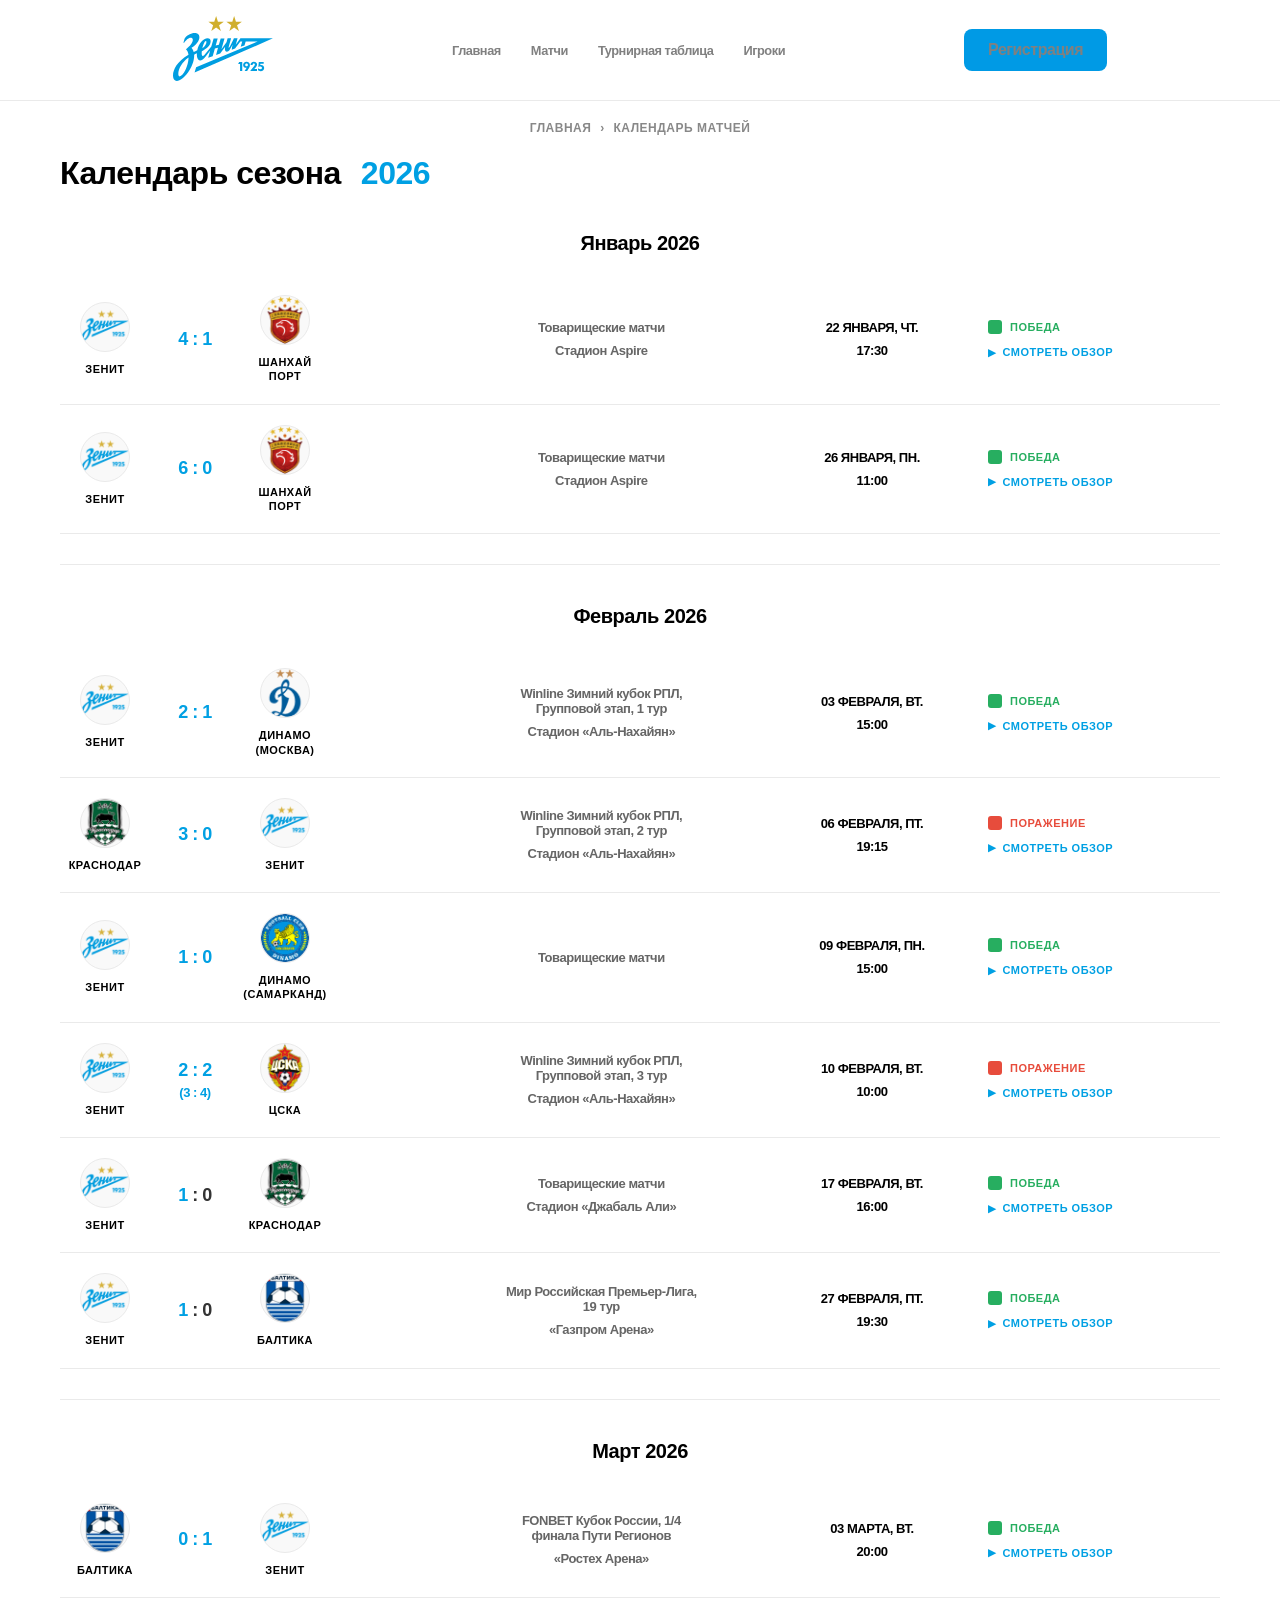
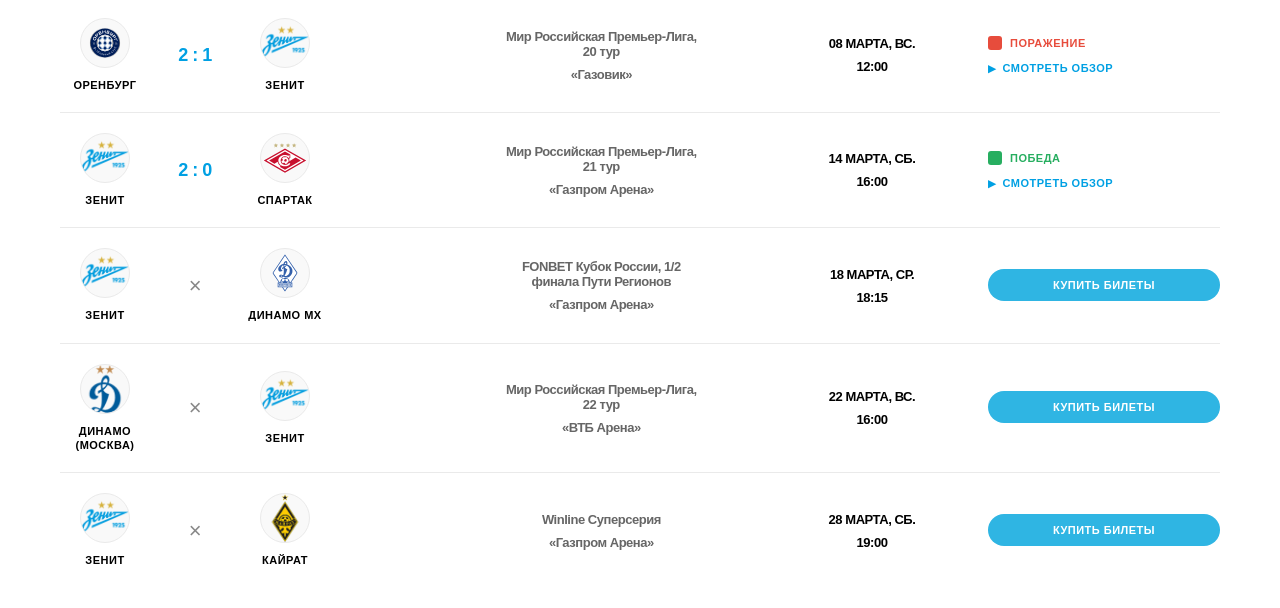
==== commit 05f9331b: "Update raspisanie.html" ====
--- a/raspisanie.html
+++ b/raspisanie.html
@@ -572,7 +572,7 @@
                     <span class="score"><span style="color: var(--primary-blue);">1</span> <span style="color: var(--text-dark);">: 0</span></span>
                 </div>
                 <div class="team">
-                    <img src="images/baltika.png" alt="Балтика" class="team-logo">
+                    <img src="images/BALTIKA.png" alt="Балтика" class="team-logo">
                     <span class="team-name">БАЛТИКА</span>
                 </div>
             </div>
@@ -765,4 +765,4 @@
     </div>
 </body>
 
-</html>+</html>
--- a/style.css
+++ b/style.css
@@ -106,7 +106,7 @@
     width: 100%;
     height: 100%;
     object-fit: cover; 
-    object-position: center top; 
+    object-position: right; 
 }
 .card {
     background-color: #f2f5fa;
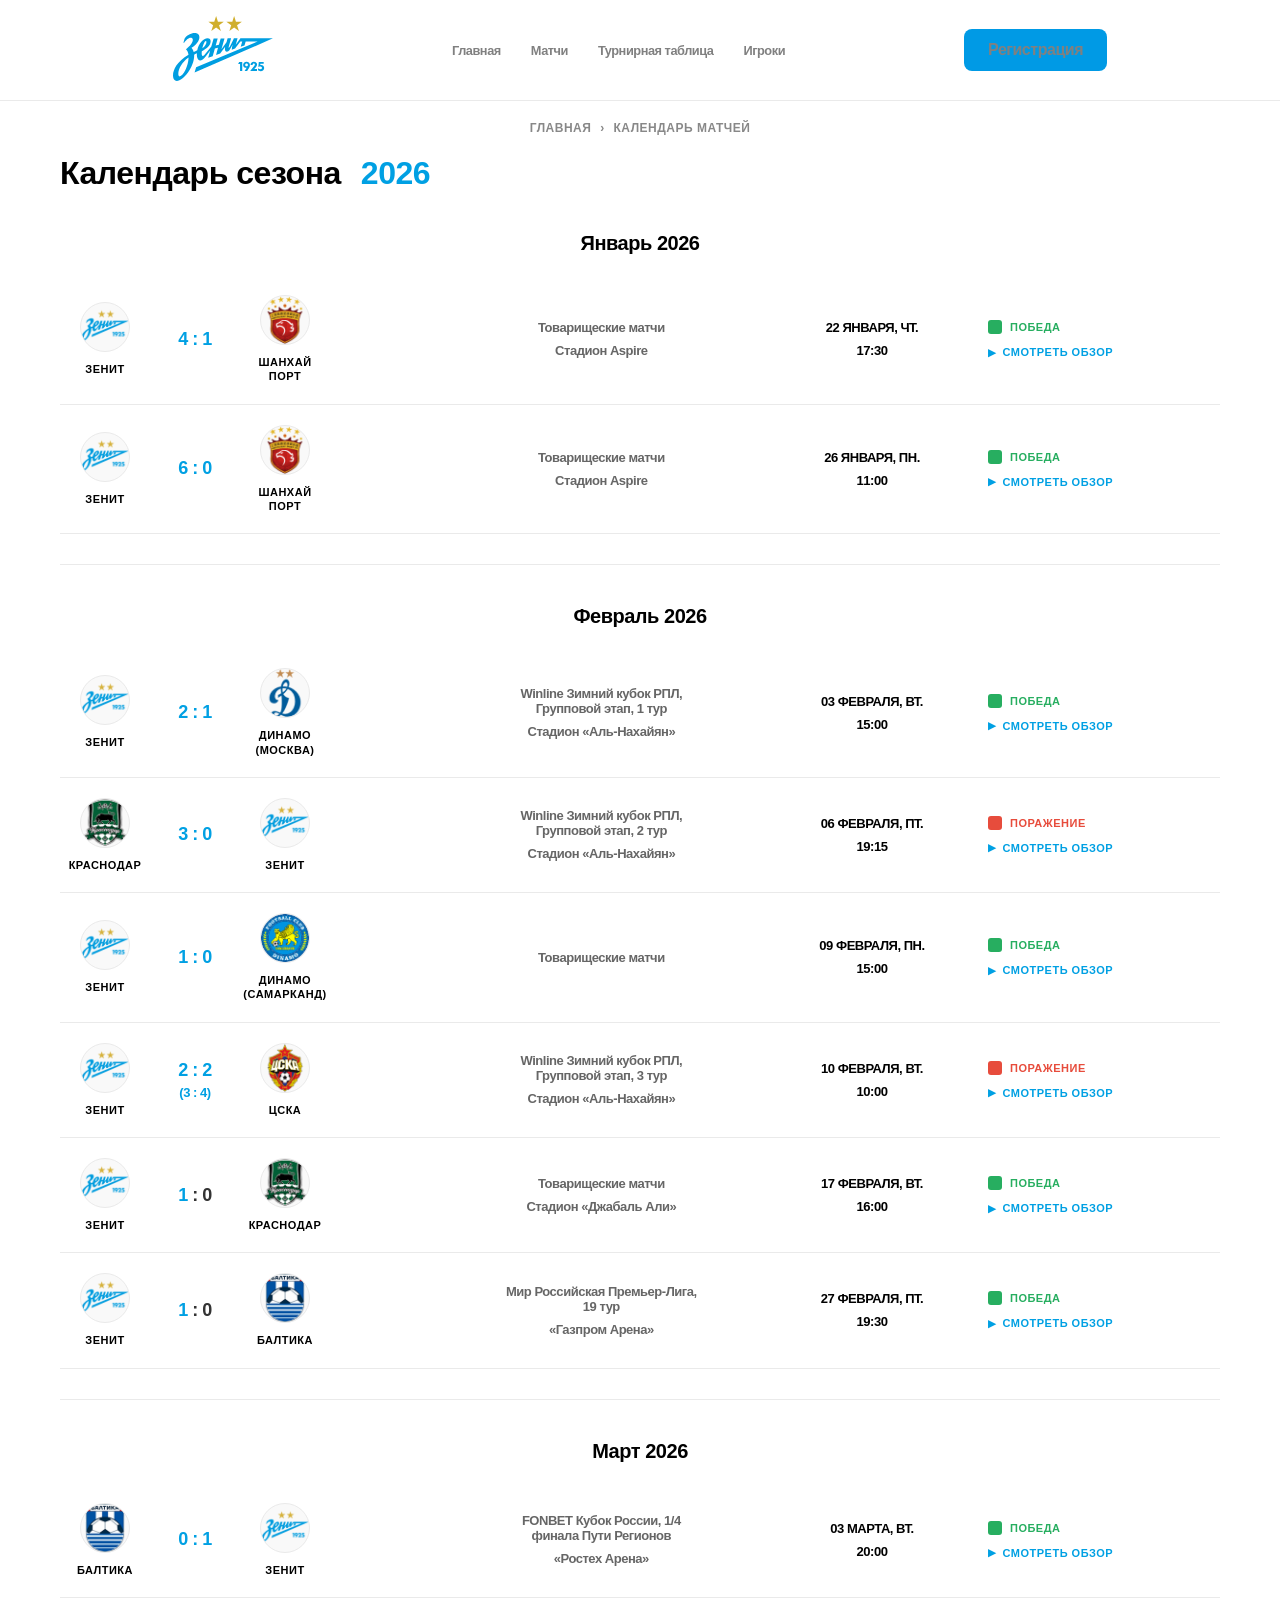
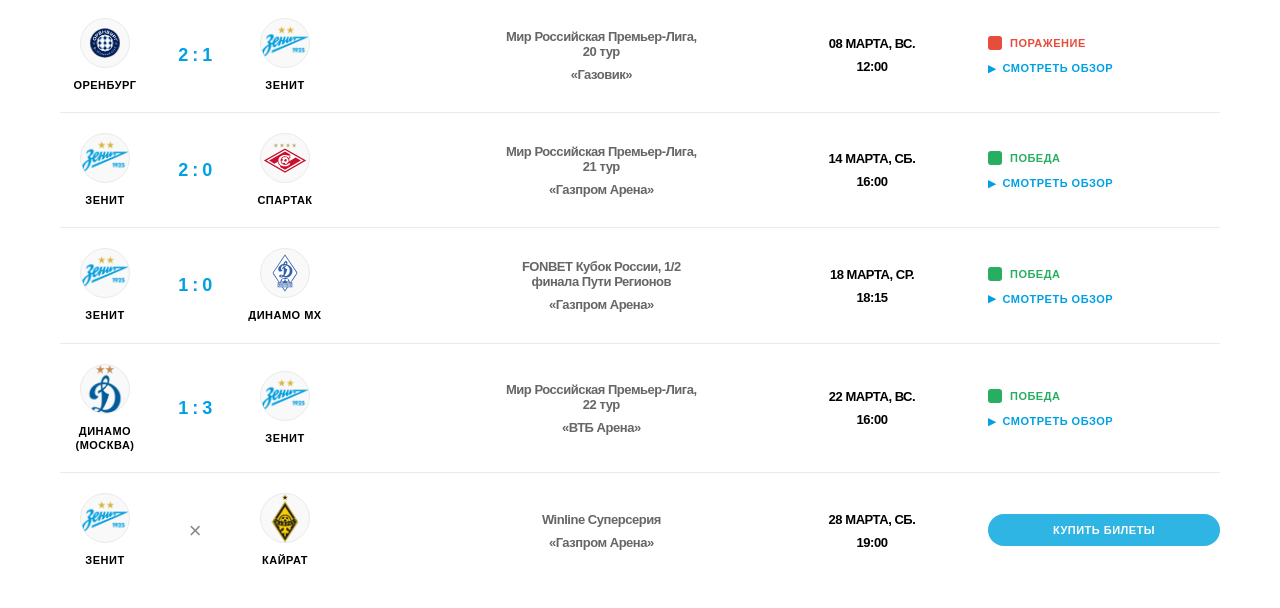
==== commit 5d45ed92: "Add files via upload" ====
--- a/raspisanie.html
+++ b/raspisanie.html
@@ -676,18 +676,18 @@
             </div>
             <div class="match-actions">
                 <div class="status-badge status-win"><span class="box"></span> ПОБЕДА</div>
-                <a href="https://www.youtube.com/watch?v=tPihz1zvyhE" class="watch-link"><span class="play-icon">▶</span> СМОТРЕТЬ ОБЗОР</a>
-            </div>
-        </div>
-
-        <div class="match-row">
-            <div class="match-teams">
-                <div class="team">
-                    <img src="images/ZON 1.svg" alt="Зенит" class="team-logo">
-                    <span class="team-name">ЗЕНИТ</span>
-                </div>
-                <div class="score-wrapper">
-                    <span class="score-x">×</span>
+                <a href="https://www.youtube.com/watch?v=9pTSsFmrlY0" class="watch-link"><span class="play-icon">▶</span> СМОТРЕТЬ ОБЗОР</a>
+            </div>
+        </div>
+
+        <div class="match-row">
+            <div class="match-teams">
+                <div class="team">
+                    <img src="images/ZON 1.svg" alt="Зенит" class="team-logo">
+                    <span class="team-name">ЗЕНИТ</span>
+                </div>
+                <div class="score-wrapper">
+                    <span class="score">1 : <span class="">0</span></span>
                 </div>
                 <div class="team">
                     <img src="images/DINAMO MX.svg" alt="Динамо МХ" class="team-logo">
@@ -703,7 +703,8 @@
                 <div>18:15</div>
             </div>
             <div class="match-actions">
-                <a href="https://tickets.fc-zenit.ru/football/tickets/?utm_source=site-fcz&utm_medium=tech_link&utm_campaign=button_tickets" class="btn-action btn-buy">КУПИТЬ БИЛЕТЫ</a>
+                <div class="status-badge status-win"><span class="box"></span> ПОБЕДА</div>
+                <a href="https://www.youtube.com/watch?v=d4NCyU8zlXU" class="watch-link"><span class="play-icon">▶</span> СМОТРЕТЬ ОБЗОР</a>
             </div>
         </div>
 
@@ -714,7 +715,7 @@
                     <span class="team-name">ДИНАМО<br>(МОСКВА)</span>
                 </div>
                 <div class="score-wrapper">
-                    <span class="score-x">×</span>
+                    <span class="score">1 : <span class="">3</span></span>
                 </div>
                 <div class="team">
                     <img src="images/ZON 1.svg" alt="Зенит" class="team-logo">
@@ -730,7 +731,8 @@
                 <div>16:00</div>
             </div>
             <div class="match-actions">
-                <a href="https://tickets.fc-zenit.ru/football/tickets/?utm_source=site-fcz&utm_medium=tech_link&utm_campaign=button_tickets" class="btn-action btn-buy">КУПИТЬ БИЛЕТЫ</a>
+                <div class="status-badge status-win"><span class="box"></span> ПОБЕДА</div>
+                <a href="https://www.youtube.com/watch?v=qD-D7XO6waY" class="watch-link"><span class="play-icon">▶</span> СМОТРЕТЬ ОБЗОР</a>
 
             </div>
         </div>
@@ -765,4 +767,4 @@
     </div>
 </body>
 
-</html>
+</html>
--- a/style.css
+++ b/style.css
@@ -97,17 +97,53 @@
     padding: 0;
     font-family: -apple-system, BlinkMacSystemFont, "Segoe UI", Roboto, Helvetica, Arial, sans-serif;
 }
+
+/* 1. Главный контейнер карточки */
+.card.side-news {
+    display: flex;
+    flex-direction: row;     /* Текст слева, картинка справа */
+    align-items: stretch;    /* Растягиваем элементы на всю высоту */
+    background-color: #f4f5f7;
+    border-radius: 12px;
+    overflow: hidden;        /* ВАЖНО: обрезает картинку, чтобы при зуме она не вылезала за скругленные углы */
+    text-decoration: none;
+    color: #333;
+    min-height: 220px;
+}
+
+/* 2. Левая часть с текстом */
+.side-content {
+    width: 50%;
+    padding: 20px 30px;
+    display: flex;
+    flex-direction: column;
+    justify-content: center;
+    word-wrap: break-word;   /* Текст нормально переносится на новые строки */
+}
+
+/* 3. Правая часть - контейнер для картинки */
 .side-image {
-    width: 45%; 
-    display: flex; 
-}
-
+    width: 50%;
+    flex-shrink: 0;
+    overflow: hidden;        /* Дополнительная защита, чтобы картинка не залезала на текст */
+}
+
+/* 4. Сама картинка */
 .side-image img {
     width: 100%;
     height: 100%;
-    object-fit: cover; 
-    object-position: right; 
-}
+    object-fit: cover;
+    display: block;
+    
+    /* Добавляем плавность только для трансформации (увеличения) */
+    transition: transform 0.4s ease; 
+}
+
+/* --- ЭФФЕКТ ПРИ НАВЕДЕНИИ --- */
+.card.side-news:hover .side-image img {
+    transform: scale(0.9); /* Увеличиваем картинку на 8%. Можно поменять на 1.05 для меньшего эффекта или 1.1 для большего */
+}
+
 .card {
     background-color: #f2f5fa;
     border-radius: 12px;
